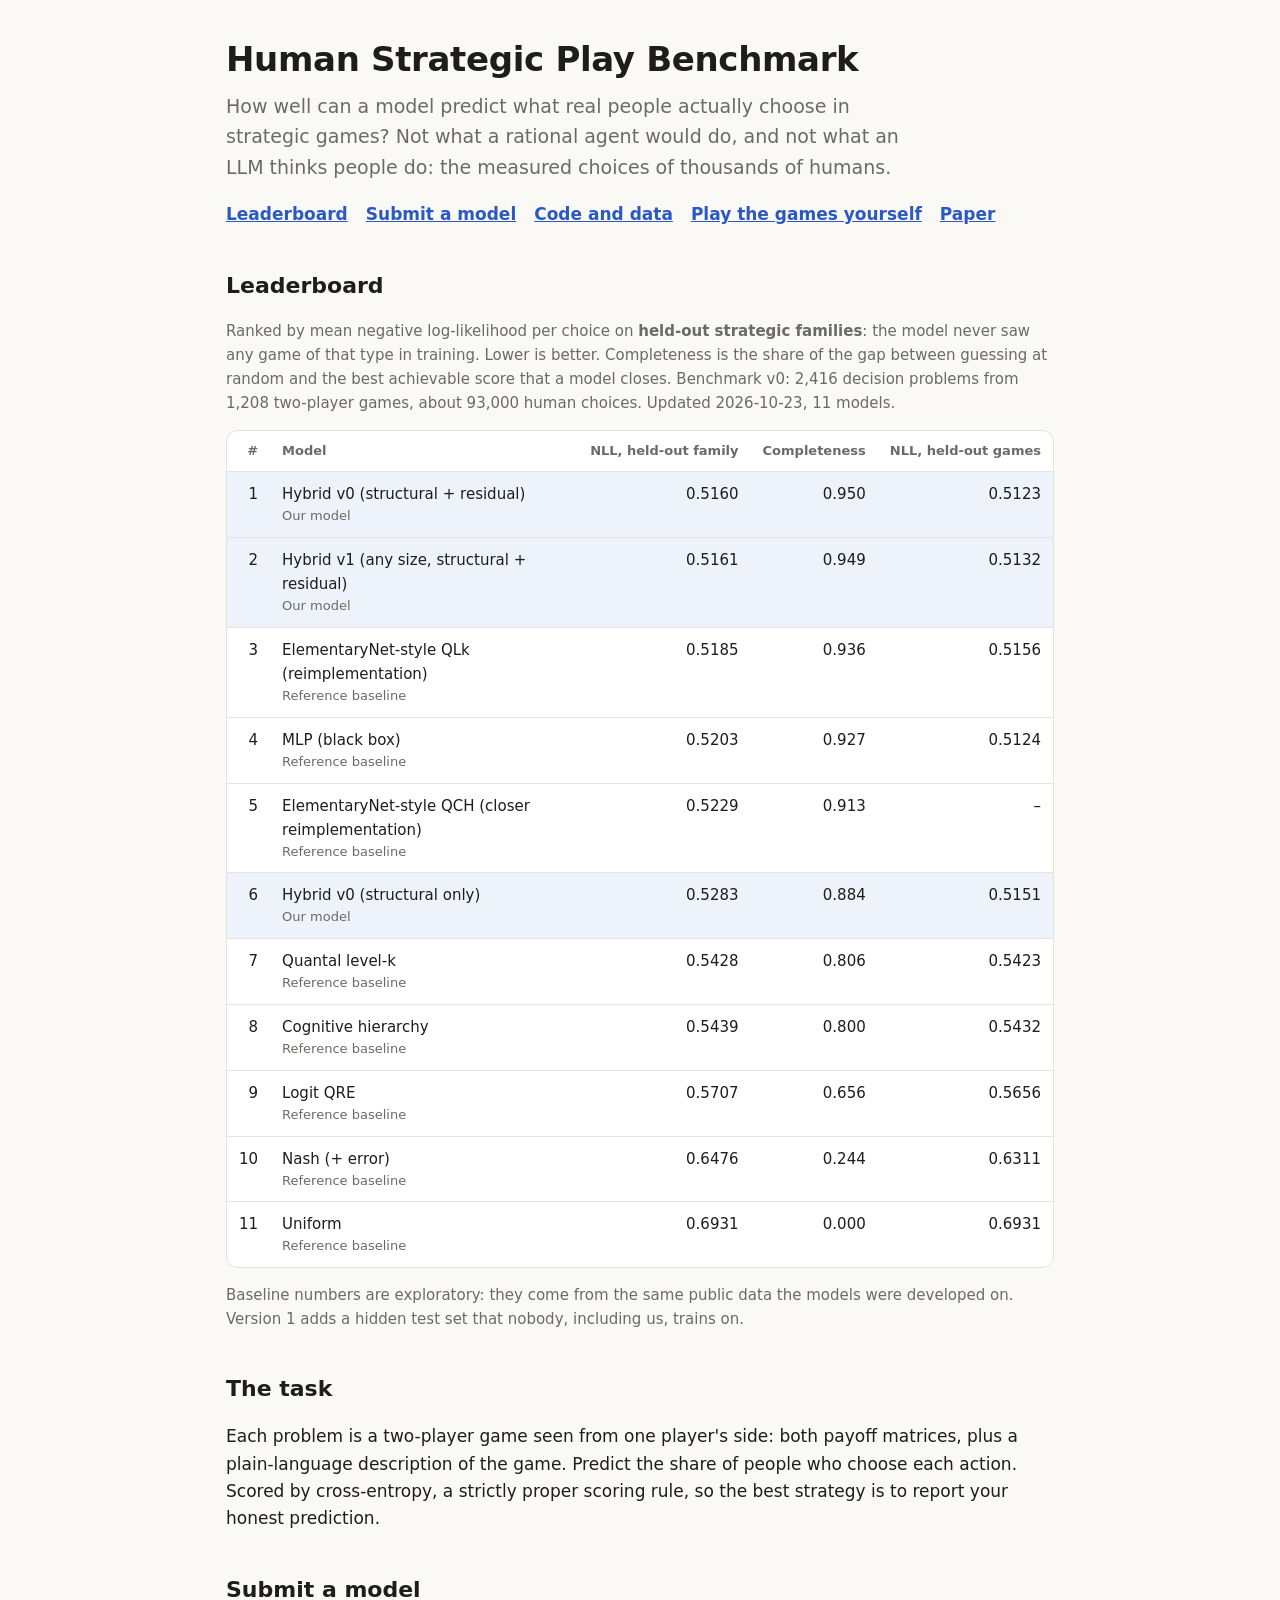
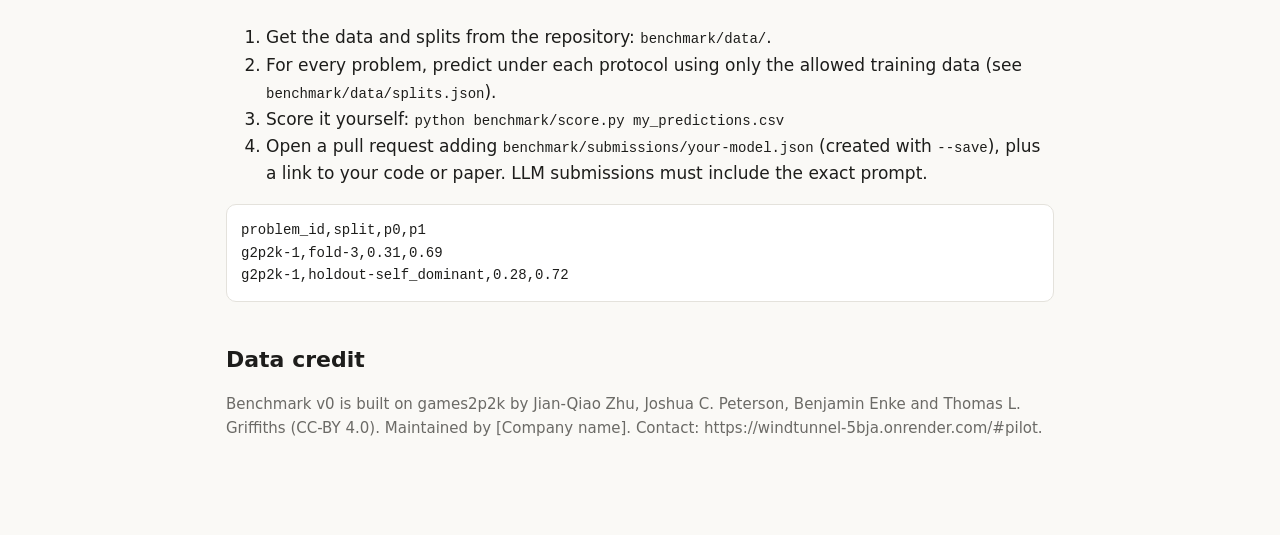
==== site/index.html @ 6ecbc0a0 "Human strategic play: open benchmark, models, confirmatory study and paper Public release. The evalu" ====
<!doctype html>
<html lang="en">
<head>
<meta charset="utf-8">
<meta name="viewport" content="width=device-width, initial-scale=1">
<title>Human Strategic Play Benchmark</title>
<meta name="description" content="An open benchmark for predicting how real people play strategic games. Score your model, LLM or theory against human choices.">
<style>
:root { --bg:#faf9f6; --surface:#fff; --ink:#1d1d1b; --muted:#6b6a66; --line:#e4e2dc; --accent:#2b59c3; --soft:#eef2fb; }
@media (prefers-color-scheme: dark) {
  :root:not([data-theme="light"]) { --bg:#161615; --surface:#1f1f1d; --ink:#ecebe7; --muted:#a3a29c; --line:#34332f; --accent:#7aa2ff; --soft:#1e2638; }
}
* { box-sizing: border-box; }
body { margin:0; background:var(--bg); color:var(--ink); font:17px/1.6 -apple-system,BlinkMacSystemFont,"Segoe UI",Inter,system-ui,sans-serif; }
main { max-width: 860px; margin: 0 auto; padding: 40px 16px 80px; }
h1 { font-size: 34px; line-height:1.15; margin: 0 0 12px; letter-spacing:-0.01em; }
h2 { font-size: 22px; margin: 40px 0 10px; }
p.lead { font-size: 19px; color: var(--muted); margin-top: 0; max-width: 680px; }
a { color: var(--accent); }
.links a { margin-right: 18px; font-weight: 600; }
.table-wrap { overflow-x: auto; border: 1px solid var(--line); border-radius: 12px; background: var(--surface); }
table { width:100%; border-collapse: collapse; font-size: 15px; min-width: 560px; }
th, td { padding: 10px 12px; border-bottom: 1px solid var(--line); text-align: left; vertical-align: top; }
th { color: var(--muted); font-weight: 600; font-size: 13px; }
tr:last-child td { border-bottom: 0; }
tr.ours td { background: var(--soft); }
td.num, th.num { text-align: right; font-variant-numeric: tabular-nums; white-space: nowrap; }
.sub { color: var(--muted); font-size: 13px; }
.tag { font-size: 11px; border: 1px solid var(--line); border-radius: 6px; padding: 1px 6px; margin-left: 6px; color: var(--muted); }
code, pre { font-family: ui-monospace, SFMono-Regular, Menlo, monospace; font-size: 14px; }
pre { background: var(--surface); border: 1px solid var(--line); border-radius: 10px; padding: 14px; overflow-x: auto; }
.muted { color: var(--muted); font-size: 15px; }
</style>
</head>
<body>
<main>
  <h1>Human Strategic Play Benchmark</h1>
  <p class="lead">How well can a model predict what real people actually choose in strategic games? Not what a rational agent would do, and not what an LLM thinks people do: the measured choices of thousands of humans.</p>
  <p class="links"><a href="#leaderboard">Leaderboard</a><a href="#submit">Submit a model</a><a href="https://github.com/mmehta4/human-strategic-play">Code and data</a><a href="https://[your-domain]">Play the games yourself</a><a href="https://arxiv.org/abs/[id]">Paper</a></p>

  <h2 id="leaderboard">Leaderboard</h2>
  <p class="muted">Ranked by mean negative log-likelihood per choice on <strong>held-out strategic families</strong>: the model never saw any game of that type in training. Lower is better. Completeness is the share of the gap between guessing at random and the best achievable score that a model closes. Benchmark v0: 2,416 decision problems from 1,208 two-player games, about 93,000 human choices. Updated 2026-10-23, 11 models.</p>
  <div class="table-wrap">
  <table>
    <thead><tr><th class="num">#</th><th>Model</th><th class="num">NLL, held-out family</th><th class="num">Completeness</th><th class="num">NLL, held-out games</th></tr></thead>
    <tbody>
<tr class=ours><td class="num">1</td><td>Hybrid v0 (structural + residual)<div class="sub">Our model</div></td><td class="num">0.5160</td><td class="num">0.950</td><td class="num">0.5123</td></tr>
<tr class=ours><td class="num">2</td><td>Hybrid v1 (any size, structural + residual)<div class="sub">Our model</div></td><td class="num">0.5161</td><td class="num">0.949</td><td class="num">0.5132</td></tr>
<tr><td class="num">3</td><td>ElementaryNet-style QLk (reimplementation)<div class="sub">Reference baseline</div></td><td class="num">0.5185</td><td class="num">0.936</td><td class="num">0.5156</td></tr>
<tr><td class="num">4</td><td>MLP (black box)<div class="sub">Reference baseline</div></td><td class="num">0.5203</td><td class="num">0.927</td><td class="num">0.5124</td></tr>
<tr><td class="num">5</td><td>ElementaryNet-style QCH (closer reimplementation)<div class="sub">Reference baseline</div></td><td class="num">0.5229</td><td class="num">0.913</td><td class="num">–</td></tr>
<tr class=ours><td class="num">6</td><td>Hybrid v0 (structural only)<div class="sub">Our model</div></td><td class="num">0.5283</td><td class="num">0.884</td><td class="num">0.5151</td></tr>
<tr><td class="num">7</td><td>Quantal level-k<div class="sub">Reference baseline</div></td><td class="num">0.5428</td><td class="num">0.806</td><td class="num">0.5423</td></tr>
<tr><td class="num">8</td><td>Cognitive hierarchy<div class="sub">Reference baseline</div></td><td class="num">0.5439</td><td class="num">0.800</td><td class="num">0.5432</td></tr>
<tr><td class="num">9</td><td>Logit QRE<div class="sub">Reference baseline</div></td><td class="num">0.5707</td><td class="num">0.656</td><td class="num">0.5656</td></tr>
<tr><td class="num">10</td><td>Nash (+ error)<div class="sub">Reference baseline</div></td><td class="num">0.6476</td><td class="num">0.244</td><td class="num">0.6311</td></tr>
<tr><td class="num">11</td><td>Uniform<div class="sub">Reference baseline</div></td><td class="num">0.6931</td><td class="num">0.000</td><td class="num">0.6931</td></tr>
    </tbody>
  </table>
  </div>
  <p class="muted">Baseline numbers are exploratory: they come from the same public data the models were developed on. Version 1 adds a hidden test set that nobody, including us, trains on.</p>

  <h2>The task</h2>
  <p>Each problem is a two-player game seen from one player's side: both payoff matrices, plus a plain-language description of the game. Predict the share of people who choose each action. Scored by cross-entropy, a strictly proper scoring rule, so the best strategy is to report your honest prediction.</p>

  <h2 id="submit">Submit a model</h2>
  <ol>
    <li>Get the data and splits from the repository: <code>benchmark/data/</code>.</li>
    <li>For every problem, predict under each protocol using only the allowed training data (see <code>benchmark/data/splits.json</code>).</li>
    <li>Score it yourself: <code>python benchmark/score.py my_predictions.csv</code></li>
    <li>Open a pull request adding <code>benchmark/submissions/your-model.json</code> (created with <code>--save</code>), plus a link to your code or paper. LLM submissions must include the exact prompt.</li>
  </ol>
<pre>problem_id,split,p0,p1
g2p2k-1,fold-3,0.31,0.69
g2p2k-1,holdout-self_dominant,0.28,0.72</pre>

  <h2>Data credit</h2>
  <p class="muted">Benchmark v0 is built on games2p2k by Jian-Qiao Zhu, Joshua C. Peterson, Benjamin Enke and Thomas L. Griffiths (CC-BY 4.0). Maintained by [Company name]. Contact: https://windtunnel-5bja.onrender.com/#pilot.</p>
</main>
</body>
</html>
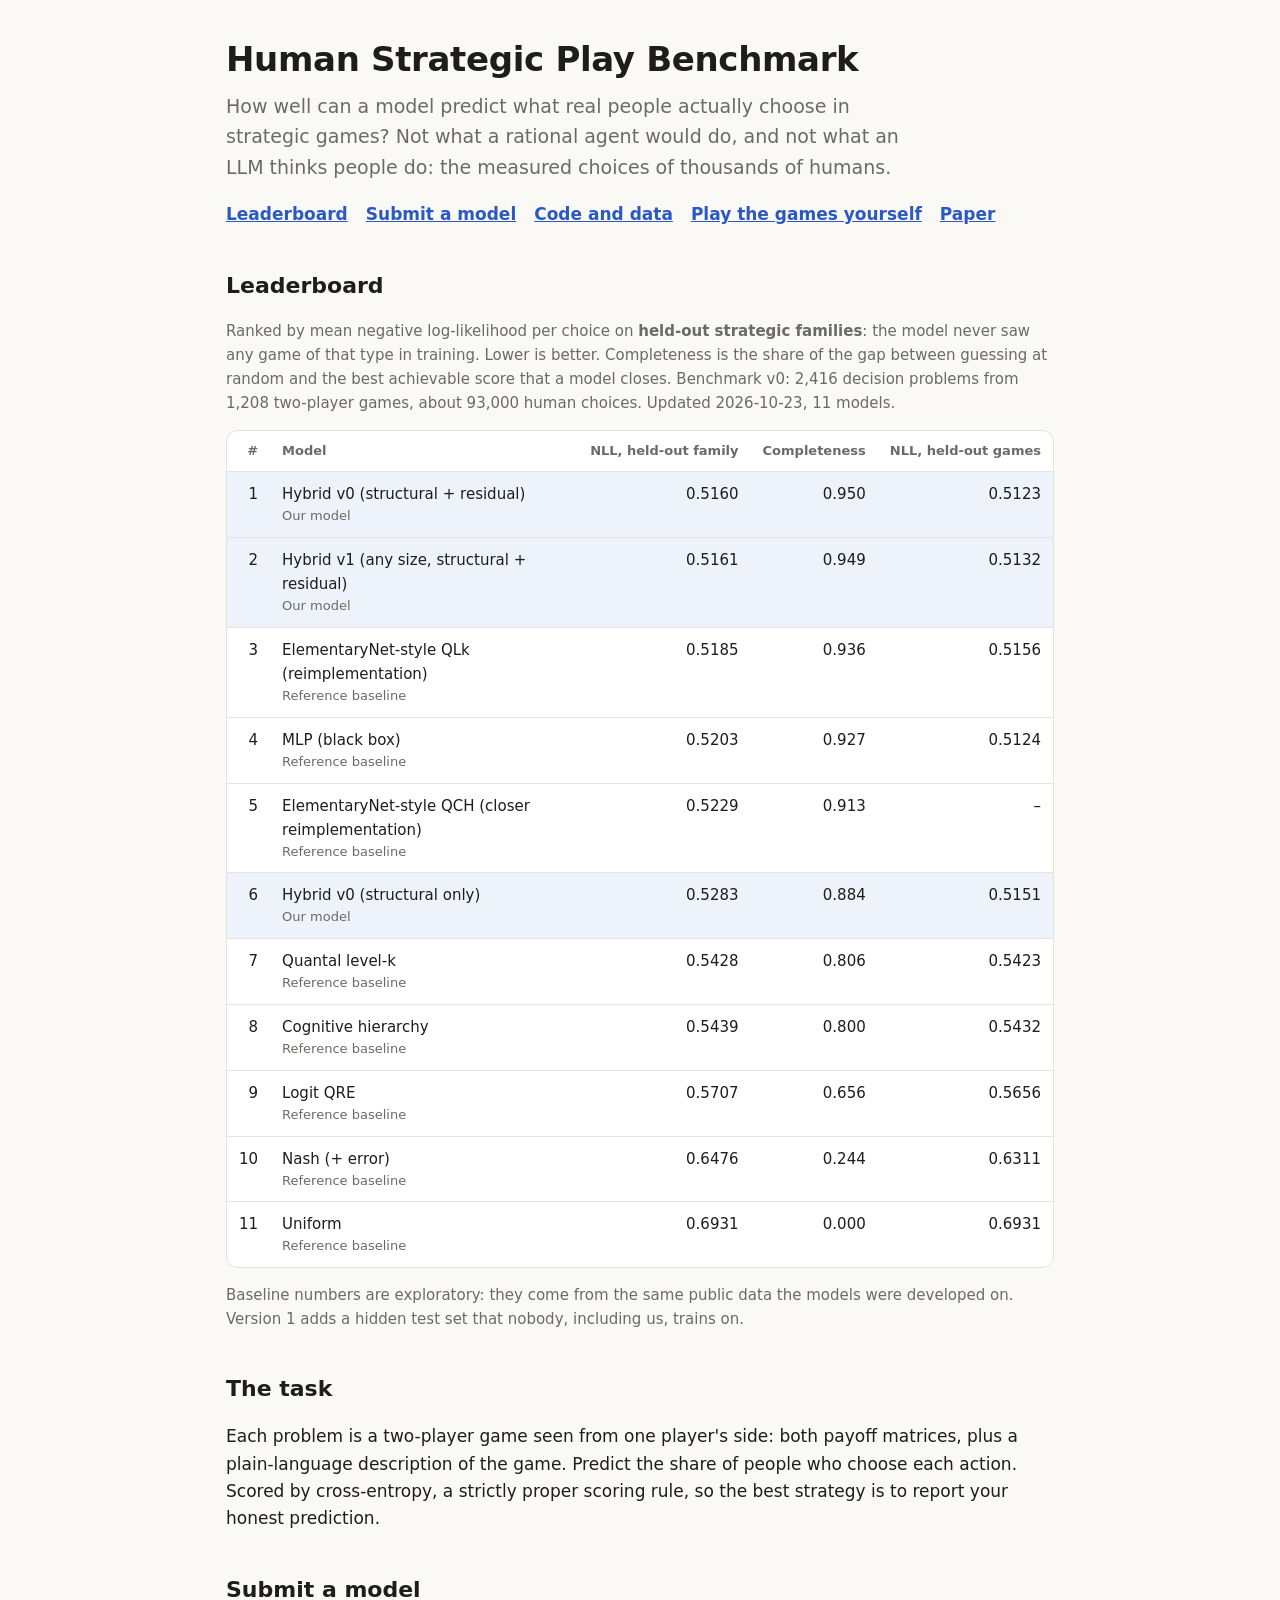
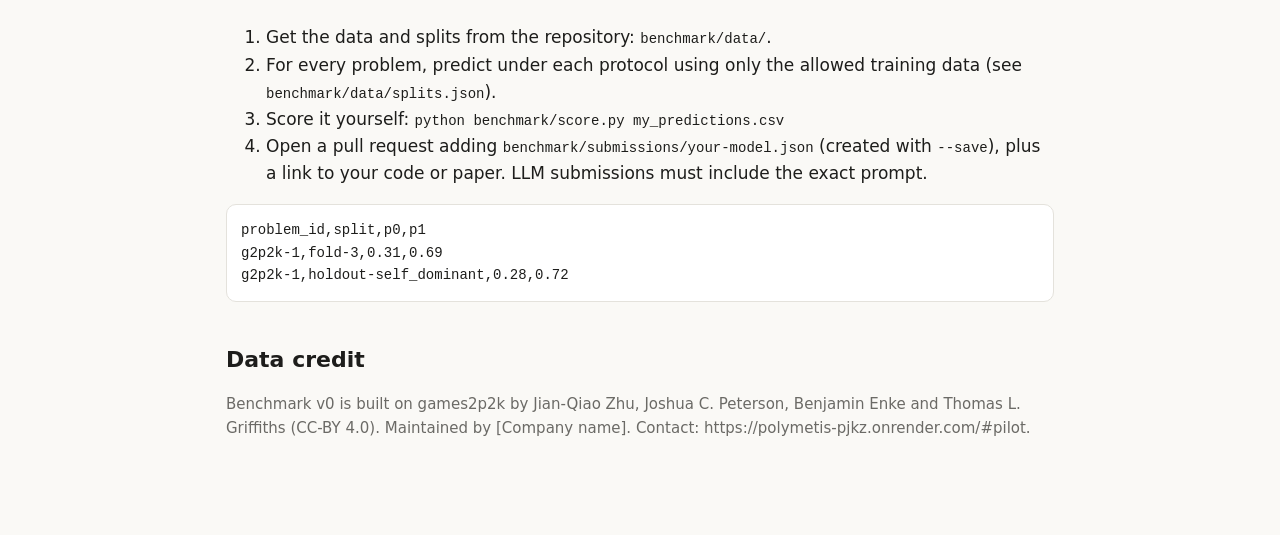
==== commit 85c434a1: "Point links to polymetis-pjkz.onrender.com" ====
--- a/site/index.html
+++ b/site/index.html
@@ -75,7 +75,7 @@
 g2p2k-1,holdout-self_dominant,0.28,0.72</pre>
 
   <h2>Data credit</h2>
-  <p class="muted">Benchmark v0 is built on games2p2k by Jian-Qiao Zhu, Joshua C. Peterson, Benjamin Enke and Thomas L. Griffiths (CC-BY 4.0). Maintained by [Company name]. Contact: https://windtunnel-5bja.onrender.com/#pilot.</p>
+  <p class="muted">Benchmark v0 is built on games2p2k by Jian-Qiao Zhu, Joshua C. Peterson, Benjamin Enke and Thomas L. Griffiths (CC-BY 4.0). Maintained by [Company name]. Contact: https://polymetis-pjkz.onrender.com/#pilot.</p>
 </main>
 </body>
 </html>
